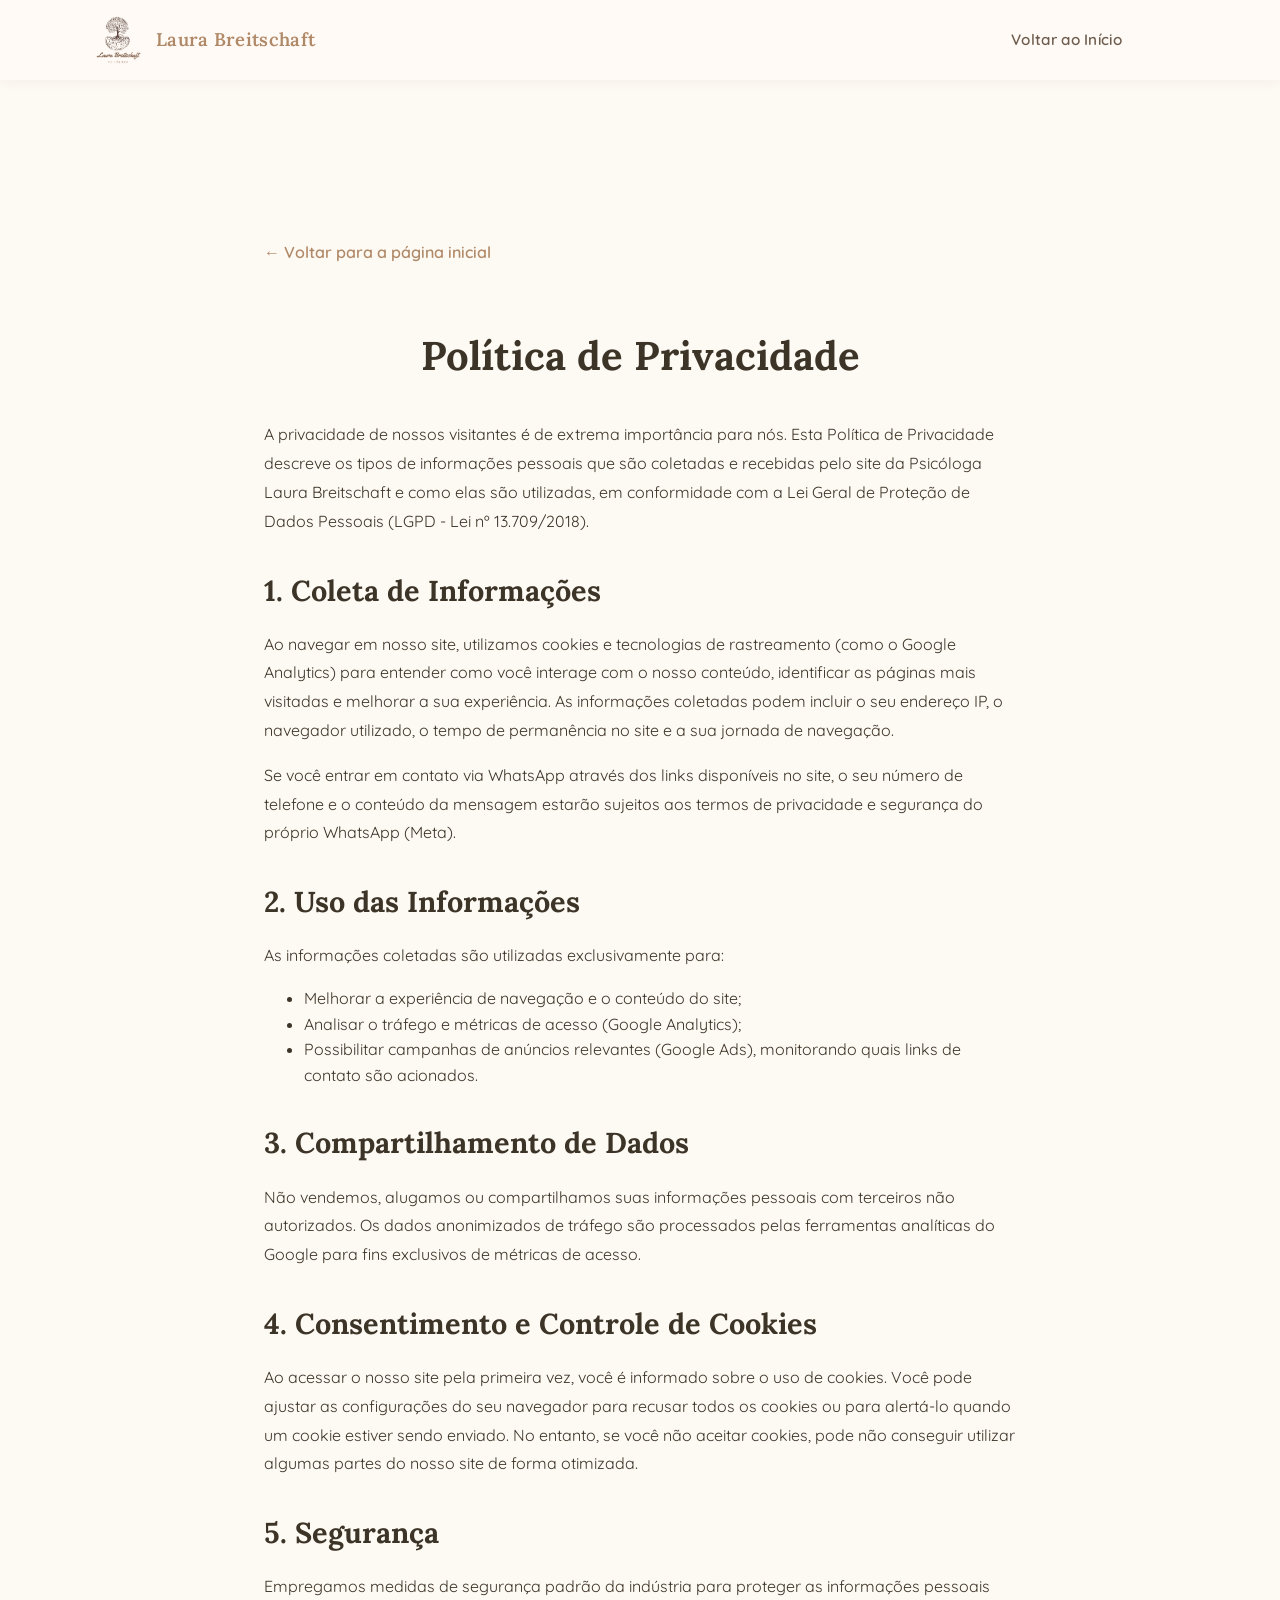
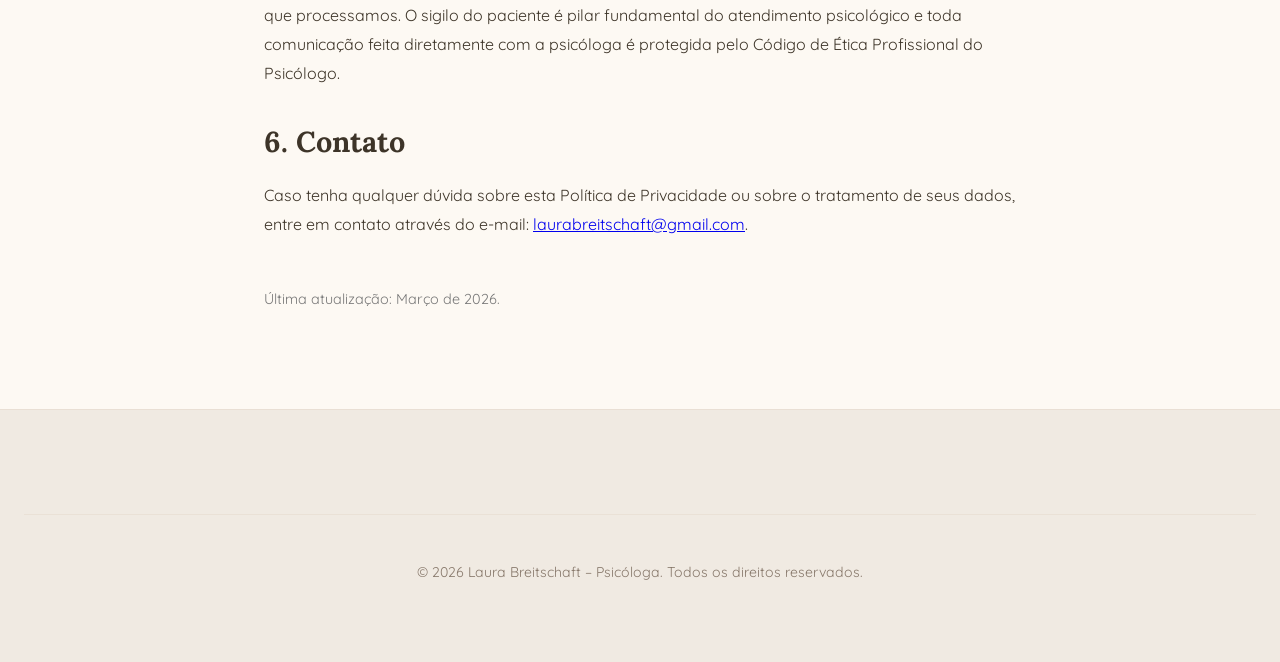
==== politica-privacidade.html @ 82645c07 "Add files via upload" ====
<!DOCTYPE html>
<html lang="pt-BR">

<head>
    <meta charset="UTF-8" />
    <meta name="viewport" content="width=device-width, initial-scale=1.0" />
    <link
        href="https://fonts.googleapis.com/css2?family=Lora:ital,wght@0,400;0,500;0,600;0,700;1,400;1,500&family=Quicksand:wght@400;500;600;700&display=swap"
        rel="stylesheet">
    <link href="style.css" rel="stylesheet">
    <title>Política de Privacidade — Laura Breitschaft</title>
    <style>
        .privacy-page {
            padding: 10rem 1.5rem 5rem;
            max-width: 800px;
            margin: 0 auto;
        }
        .privacy-page h1 {
            font-family: var(--fonte-titulo);
            color: var(--cor-primaria);
            margin-bottom: 2rem;
            text-align: center;
            font-size: 2.5rem;
        }
        .privacy-page h2 {
            font-family: var(--fonte-titulo);
            color: var(--cor-secundaria);
            margin-top: 2rem;
            margin-bottom: 1rem;
            font-size: 1.8rem;
        }
        .privacy-page p {
            margin-bottom: 1rem;
            line-height: 1.8;
            color: var(--cor-texto);
        }
        .back-link {
            display: inline-block;
            margin-bottom: 2rem;
            color: var(--cor-destaque);
            text-decoration: none;
            font-weight: 600;
        }
        .back-link:hover {
            text-decoration: underline;
        }
    </style>
</head>

<body>
    <header id="main-header" style="background: rgba(255, 250, 245, 0.95);">
        <nav class="navbar">
            <a href="index.html" class="logo">
                <img src="img/logo-rodape.png" alt="Logo Laura Breitschaft">
                <span>Laura Breitschaft</span>
            </a>
            <ul class="nav-links">
                <li><a href="index.html">Voltar ao Início</a></li>
            </ul>
        </nav>
    </header>

    <main class="privacy-page">
        <a href="index.html" class="back-link">← Voltar para a página inicial</a>
        
        <h1>Política de Privacidade</h1>
        <p>A privacidade de nossos visitantes é de extrema importância para nós. Esta Política de Privacidade descreve os tipos de informações pessoais que são coletadas e recebidas pelo site da Psicóloga Laura Breitschaft e como elas são utilizadas, em conformidade com a Lei Geral de Proteção de Dados Pessoais (LGPD - Lei nº 13.709/2018).</p>

        <h2>1. Coleta de Informações</h2>
        <p>Ao navegar em nosso site, utilizamos cookies e tecnologias de rastreamento (como o Google Analytics) para entender como você interage com o nosso conteúdo, identificar as páginas mais visitadas e melhorar a sua experiência. As informações coletadas podem incluir o seu endereço IP, o navegador utilizado, o tempo de permanência no site e a sua jornada de navegação.</p>
        <p>Se você entrar em contato via WhatsApp através dos links disponíveis no site, o seu número de telefone e o conteúdo da mensagem estarão sujeitos aos termos de privacidade e segurança do próprio WhatsApp (Meta).</p>

        <h2>2. Uso das Informações</h2>
        <p>As informações coletadas são utilizadas exclusivamente para:</p>
        <ul>
            <li>Melhorar a experiência de navegação e o conteúdo do site;</li>
            <li>Analisar o tráfego e métricas de acesso (Google Analytics);</li>
            <li>Possibilitar campanhas de anúncios relevantes (Google Ads), monitorando quais links de contato são acionados.</li>
        </ul>

        <h2>3. Compartilhamento de Dados</h2>
        <p>Não vendemos, alugamos ou compartilhamos suas informações pessoais com terceiros não autorizados. Os dados anonimizados de tráfego são processados pelas ferramentas analíticas do Google para fins exclusivos de métricas de acesso.</p>

        <h2>4. Consentimento e Controle de Cookies</h2>
        <p>Ao acessar o nosso site pela primeira vez, você é informado sobre o uso de cookies. Você pode ajustar as configurações do seu navegador para recusar todos os cookies ou para alertá-lo quando um cookie estiver sendo enviado. No entanto, se você não aceitar cookies, pode não conseguir utilizar algumas partes do nosso site de forma otimizada.</p>

        <h2>5. Segurança</h2>
        <p>Empregamos medidas de segurança padrão da indústria para proteger as informações pessoais que processamos. O sigilo do paciente é pilar fundamental do atendimento psicológico e toda comunicação feita diretamente com a psicóloga é protegida pelo Código de Ética Profissional do Psicólogo.</p>

        <h2>6. Contato</h2>
        <p>Caso tenha qualquer dúvida sobre esta Política de Privacidade ou sobre o tratamento de seus dados, entre em contato através do e-mail: <a href="mailto:laurabreitschaft@gmail.com">laurabreitschaft@gmail.com</a>.</p>
        
        <p style="margin-top: 3rem; font-size: 0.9em; color: #777;">Última atualização: Março de 2026.</p>
    </main>

    <footer>
        <div class="footer-copy">
            <p>&copy; 2026 Laura Breitschaft – Psicóloga. Todos os direitos reservados.</p>
        </div>
    </footer>
</body>
</html>
---- style.css ----
/* ============================================================
   Laura Breitschaft — Psicóloga | Design System
   ============================================================ */

:root {
    /* Paleta Principal */
    --cor-fundo: #fdf9f3;
    --cor-fundo-claro: #fffaf4;
    --cor-texto-principal: #3d3428;
    --cor-texto-secundario: #6d5c4d;
    --cor-destaque: #b08968;
    --cor-destaque-hover: #c9a27c;
    --cor-destaque-suave: #dfc8ad;
    --cor-borda: #e9dfd4;
    --cor-card: rgba(255, 255, 255, 0.72);
    --cor-card-hover: rgba(255, 255, 255, 0.92);

    /* Gradientes */
    --gradiente-hero: linear-gradient(135deg, rgba(253, 249, 243, 0.92) 0%, rgba(255, 250, 244, 0.7) 100%);
    --gradiente-cta: linear-gradient(135deg, #b08968, #c9a27c, #b08968);
    --gradiente-section: linear-gradient(180deg, var(--cor-fundo) 0%, var(--cor-fundo-claro) 100%);
    --gradiente-card-borda: linear-gradient(135deg, var(--cor-destaque-suave), transparent 60%);

    /* Tipografia */
    --fonte-titulo: 'Lora', 'Georgia', serif;
    --fonte-corpo: 'Quicksand', 'Segoe UI', sans-serif;

    /* Sombras */
    --sombra-sutil: 0 2px 16px rgba(107, 83, 58, 0.06);
    --sombra-card: 0 8px 32px rgba(107, 83, 58, 0.08);
    --sombra-card-hover: 0 16px 48px rgba(107, 83, 58, 0.14);
    --sombra-botao: 0 4px 20px rgba(176, 137, 104, 0.3);
    --sombra-botao-hover: 0 8px 32px rgba(176, 137, 104, 0.45);

    /* Transições */
    --transicao-suave: all 0.4s cubic-bezier(0.25, 0.46, 0.45, 0.94);
    --transicao-rapida: all 0.25s ease;
}

/* ============================================================
   Reset & Base
   ============================================================ */

html {
    scroll-behavior: smooth;
}

body {
    margin: 0;
    font-family: var(--fonte-corpo);
    background-color: var(--cor-fundo);
    color: var(--cor-texto-principal);
    width: 100%;
    box-sizing: border-box;
    -webkit-font-smoothing: antialiased;
    -moz-osx-font-smoothing: grayscale;
    line-height: 1.6;
}

body.no-scroll {
    overflow: hidden;
}

* {
    box-sizing: inherit;
}

main {
    display: block;
}

/* ============================================================
   Navbar
   ============================================================ */

header {
    background-color: rgba(253, 249, 243, 0.92);
    backdrop-filter: blur(12px);
    -webkit-backdrop-filter: blur(12px);
    box-shadow: 0 1px 12px rgba(107, 83, 58, 0.06);
    position: sticky;
    top: 0;
    z-index: 1000;
    width: 100%;
    transition: padding 0.35s ease, box-shadow 0.35s ease;
}

header.scrolled {
    box-shadow: 0 2px 20px rgba(107, 83, 58, 0.1);
}

.navbar {
    max-width: 1140px;
    margin: auto;
    padding: 1rem 1.5rem;
    display: flex;
    align-items: center;
    justify-content: space-between;
    transition: padding 0.35s ease;
}

header.scrolled .navbar {
    padding: 0.6rem 1.5rem;
}

.logo {
    display: flex;
    align-items: center;
    gap: 14px;
    text-decoration: none;
    z-index: 1100;
}

.logo img {
    height: 42px;
    width: auto;
    transition: height 0.35s ease;
}

header.scrolled .logo img {
    height: 34px;
}

.logo span {
    font-family: var(--fonte-titulo);
    font-size: 1.05rem;
    font-weight: 600;
    color: var(--cor-destaque);
    letter-spacing: 0.3px;
}

.menu-hamburger {
    display: flex;
    flex-direction: column;
    justify-content: space-around;
    width: 2rem;
    height: 2rem;
    background: transparent;
    border: none;
    cursor: pointer;
    padding: 0;
    z-index: 1100;
}

.menu-hamburger span {
    width: 2rem;
    height: 2.5px;
    background: var(--cor-texto-principal);
    border-radius: 10px;
    transition: all 0.3s ease;
    position: relative;
    transform-origin: 1px;
}

.menu-hamburger.active span:nth-child(1) {
    transform: rotate(45deg);
}
.menu-hamburger.active span:nth-child(2) {
    opacity: 0;
    transform: translateX(20px);
}
.menu-hamburger.active span:nth-child(3) {
    transform: rotate(-45deg);
}

.nav-links {
    list-style: none;
    padding: 2rem 0;
    margin: 0;
    position: absolute;
    top: 100%;
    left: 0;
    width: 100%;
    background-color: rgba(253, 249, 243, 0.98);
    backdrop-filter: blur(12px);
    box-shadow: 0 12px 32px rgba(107, 83, 58, 0.1);
    border-top: 1px solid var(--cor-borda);
    display: flex;
    flex-direction: column;
    align-items: center;
    gap: 1.8rem;
    opacity: 0;
    visibility: hidden;
    transform: translateY(-15px);
    transition: opacity 0.3s ease, transform 0.3s ease, visibility 0s 0.3s;
    z-index: 1000;
}

.nav-links.active {
    opacity: 1;
    visibility: visible;
    transform: translateY(0);
    transition: opacity 0.3s ease, transform 0.3s ease, visibility 0s 0s;
}

.nav-links a {
    text-decoration: none;
    color: var(--cor-texto-secundario);
    font-weight: 600;
    font-size: 1.15rem;
    transition: color 0.3s ease;
    letter-spacing: 0.3px;
}

.nav-links a:hover {
    color: var(--cor-destaque);
}

/* ============================================================
   CTA Button (WhatsApp)
   ============================================================ */

.btn-whatsapp {
    display: inline-block;
    background: var(--gradiente-cta);
    background-size: 200% 100%;
    color: white !important;
    padding: 1rem 2.4rem;
    border-radius: 50px;
    text-decoration: none;
    font-weight: 700;
    font-size: 1rem;
    letter-spacing: 0.5px;
    transition: var(--transicao-suave);
    box-shadow: var(--sombra-botao);
    border: none;
    cursor: pointer;
    position: relative;
    overflow: hidden;
}

.btn-whatsapp::before {
    content: '';
    position: absolute;
    top: 0;
    left: -100%;
    width: 100%;
    height: 100%;
    background: linear-gradient(
        90deg,
        transparent,
        rgba(255, 255, 255, 0.25),
        transparent
    );
    transition: left 0.6s ease;
}

.btn-whatsapp:hover {
    background-position: 100% 0;
    transform: translateY(-3px);
    box-shadow: var(--sombra-botao-hover);
}

.btn-whatsapp:hover::before {
    left: 100%;
}

/* ============================================================
   Hero Section
   ============================================================ */

.hero {
    display: flex;
    flex-direction: column;
    align-items: center;
    justify-content: center;
    text-align: center;
    min-height: 95vh;
    padding: 3rem 1.5rem;
    background-color: var(--cor-fundo-claro);
    overflow: hidden;
    position: relative;
}

.hero-image-container {
    position: relative;
    width: 280px;
    height: 320px;
    margin-bottom: 2.5rem;
    display: flex;
    justify-content: center;
    align-items: center;
}

.hero-image-container::after {
    content: '';
    position: absolute;
    right: -50px;
    top: 20px;
    width: 2px;
    height: 350px;
    background: linear-gradient(180deg, var(--cor-destaque), var(--cor-destaque-suave));
    transform: rotate(35deg);
    z-index: 1;
    opacity: 0.6;
}

.hero-image-background {
    position: absolute;
    top: 0;
    margin-left: -300px;
    border-radius: 15%;
    width: 100%;
    height: 100%;
}

.hero-image-background img {
    width: auto;
    height: 100%;
    object-fit: contain;
    opacity: 0.75;
    border-radius: 15%;
}

.hero-image-foreground {
    position: relative;
    z-index: 2;
    width: 300px;
    height: 280px;
}

.hero-image-foreground img {
    width: 100%;
    height: 100%;
    object-fit: cover;
}

.hero-content {
    max-width: 95%;
    position: relative;
    z-index: 3;
}

.hero-content h1 {
    font-family: var(--fonte-titulo);
    font-size: 2rem;
    font-weight: 700;
    line-height: 1.3;
    color: var(--cor-texto-principal);
    margin-bottom: 1.2rem;
}

.hero-content p {
    font-size: 1.05rem;
    color: var(--cor-texto-secundario);
    line-height: 1.7;
    margin-bottom: 2.2rem;
    max-width: 520px;
    margin-left: auto;
    margin-right: auto;
}

/* ============================================================
   Section Shared Styles
   ============================================================ */

.servicos-container,
.sobre-section,
.contato-section,
.faq-section,
.jornada-section,
.instagram-section,
.ajuda-section,
.abordagem-section,
.beneficios-section,
.mensagem-section {
    padding: 3.5rem 1.5rem;
}

.section-header {
    text-align: center;
    margin-bottom: 3.5rem;
}

.section-headline,
.section-header h2,
.contato-section h2,
.sobre-texto h2 {
    font-family: var(--fonte-titulo);
    font-size: 2rem;
    font-weight: 700;
    color: var(--cor-destaque);
    margin: 0.5rem 0;
    text-align: center;
    line-height: 1.3;
}

.section-subtitle {
    font-size: 1.08rem;
    color: var(--cor-texto-secundario);
    max-width: 680px;
    margin: 0.8rem auto 0;
    line-height: 1.7;
}

.jornada-pre-titulo {
    color: var(--cor-destaque);
    font-size: 0.85rem;
    font-weight: 700;
    letter-spacing: 2.5px;
    text-transform: uppercase;
    margin-bottom: 0.5rem;
    opacity: 0.85;
}

/* ============================================================
   Como Posso Ajudar — Cards Grid
   ============================================================ */

.ajuda-grid,
.servicos-grid,
.jornada-grid {
    display: grid;
    grid-template-columns: 1fr;
    gap: 1.5rem;
    max-width: 1140px;
    margin: 0 auto;
}

.ajuda-card,
.servico-card,
.jornada-card {
    background: var(--cor-card);
    backdrop-filter: blur(8px);
    -webkit-backdrop-filter: blur(8px);
    padding: 2.2rem;
    border-radius: 16px;
    text-align: center;
    transition: var(--transicao-suave);
    box-shadow: var(--sombra-card);
    border: 1px solid rgba(233, 223, 212, 0.5);
    position: relative;
    overflow: hidden;
}

.ajuda-card::before,
.servico-card::before {
    content: '';
    position: absolute;
    top: 0;
    left: 0;
    width: 100%;
    height: 3px;
    background: var(--gradiente-cta);
    opacity: 0;
    transition: opacity 0.4s ease;
}

.ajuda-card:hover::before,
.servico-card:hover::before {
    opacity: 1;
}

.ajuda-card:hover,
.servico-card:hover,
.jornada-card:hover {
    transform: translateY(-6px);
    box-shadow: var(--sombra-card-hover);
    background: var(--cor-card-hover);
}

.card-icon {
    color: var(--cor-destaque);
    margin-bottom: 1rem;
    display: inline-flex;
    align-items: center;
    justify-content: center;
    width: 56px;
    height: 56px;
    border-radius: 14px;
    background: linear-gradient(135deg, rgba(176, 137, 104, 0.1), rgba(176, 137, 104, 0.05));
    transition: var(--transicao-suave);
}

.ajuda-card:hover .card-icon,
.servico-card:hover .card-icon {
    background: linear-gradient(135deg, rgba(176, 137, 104, 0.18), rgba(176, 137, 104, 0.08));
    transform: scale(1.08);
}

.card-icon svg {
    width: 28px;
    height: 28px;
}

.ajuda-card h3,
.servico-card h3,
.jornada-card h3 {
    font-family: var(--fonte-titulo);
    font-size: 1.2rem;
    font-weight: 600;
    margin-top: 1rem;
    margin-bottom: 0.6rem;
    color: var(--cor-texto-principal);
}

.servico-card h3 {
    font-size: 1.35rem;
}

.ajuda-card p,
.servico-card p,
.jornada-card p {
    font-size: 0.95rem;
    line-height: 1.7;
    margin-bottom: 0;
    color: var(--cor-texto-secundario);
}

/* ============================================================
   Sobre Section
   ============================================================ */

.sobre-section {
    background-color: var(--cor-fundo-claro);
    background-image: radial-gradient(circle at 50% -20%, #ffffff, var(--cor-fundo-claro) 40%);
    background-size: 100% 0%;
    background-repeat: no-repeat;
    transition: background-size 1.2s cubic-bezier(0.25, 0.46, 0.45, 0.94);
}

.sobre-section.is-visible {
    background-size: 100% 250%;
}

.sobre-container {
    max-width: 1140px;
    margin: 0 auto;
    display: flex;
    flex-direction: column;
    align-items: center;
    text-align: center;
    gap: 2.5rem;
}

.sobre-imagem {
    display: flex;
    flex-direction: column;
    align-items: center;
}

.sobre-imagem figure {
    margin: 0;
}

.sobre-imagem img {
    width: 280px;
    height: 280px;
    border-radius: 50%;
    object-fit: cover;
    border: 5px solid #fff;
    box-shadow: 0 8px 32px rgba(107, 83, 58, 0.12);
    transition: var(--transicao-suave);
}

.sobre-imagem img:hover {
    transform: scale(1.03);
    box-shadow: 0 12px 40px rgba(107, 83, 58, 0.18);
}

.sobre-imagem figcaption {
    text-align: center;
    font-family: var(--fonte-titulo);
    font-style: italic;
    margin-top: 1.5rem;
    font-size: 0.95rem;
    color: var(--cor-texto-secundario);
    line-height: 1.5;
}

.sobre-texto h2 {
    font-family: var(--fonte-titulo);
}

.sobre-texto p {
    text-align: center;
    line-height: 1.8;
    margin-bottom: 0.8rem;
}

.sobre-formacao {
    margin: 2rem 0;
    padding: 1.5rem;
    background: rgba(176, 137, 104, 0.05);
    border-radius: 16px;
    border-left: 4px solid var(--cor-destaque);
    text-align: left;
}

.sobre-formacao h3 {
    font-family: var(--fonte-titulo);
    color: var(--cor-primaria);
    font-size: 1.3rem;
    margin-bottom: 1rem;
}

.sobre-formacao ul {
    list-style: none;
    padding: 0;
    margin: 0;
}

.sobre-formacao ul li {
    position: relative;
    padding-left: 1.5rem;
    margin-bottom: 0.8rem;
    line-height: 1.5;
    color: var(--cor-texto-secundario);
    font-size: 0.95rem;
}

.sobre-formacao ul li::before {
    content: "•";
    color: var(--cor-destaque);
    position: absolute;
    left: 0;
    font-weight: bold;
    font-size: 1.2rem;
    top: -2px;
}

.sobre-formacao ul li strong {
    color: var(--cor-secundaria);
}

.sobre-crp {
    display: inline-block;
    margin-top: 0.5rem;
    padding: 0.4rem 1rem;
    background: linear-gradient(135deg, rgba(176, 137, 104, 0.12), rgba(176, 137, 104, 0.05));
    border-radius: 20px;
    font-size: 0.88rem;
    font-weight: 600;
    color: var(--cor-destaque);
    letter-spacing: 0.5px;
}

/* Instagram Box (na seção Sobre) */
.instagram-box {
    background: var(--cor-card);
    backdrop-filter: blur(8px);
    border: 1px solid var(--cor-borda);
    border-radius: 12px;
    padding: 1.5rem;
    margin-top: 2rem;
    display: flex;
    flex-direction: column;
    align-items: center;
    gap: 1rem;
    text-align: center;
    transition: var(--transicao-suave);
}

.instagram-box:hover {
    box-shadow: var(--sombra-card);
    transform: translateY(-2px);
}

.instagram-icon {
    color: var(--cor-destaque);
}

.instagram-content strong {
    display: block;
    font-size: 1.1rem;
}

.instagram-content span {
    font-size: 0.9rem;
    color: var(--cor-texto-secundario);
}

.instagram-button {
    background: var(--gradiente-cta);
    background-size: 200% 100%;
    color: white !important;
    padding: 0.6rem 1.4rem;
    border-radius: 8px;
    text-decoration: none;
    font-weight: 600;
    font-size: 0.9rem;
    white-space: nowrap;
    transition: var(--transicao-suave);
}

.instagram-button:hover {
    background-position: 100% 0;
    transform: translateY(-2px);
}

/* ============================================================
   Atendimento Section
   ============================================================ */

#atendimento {
    background: var(--gradiente-section);
}

/* ============================================================
   Jornada Terapêutica
   ============================================================ */

.jornada-card {
    border-top: none;
    padding: 2.5rem;
    border-left: 4px solid var(--cor-destaque);
    text-align: left;
}

.jornada-card h3 {
    text-align: left;
}

.jornada-card p {
    text-align: left;
}

.jornada-numero {
    font-family: var(--fonte-titulo);
    font-size: 2.8rem;
    font-weight: 700;
    color: var(--cor-destaque);
    margin-bottom: 0.8rem;
    opacity: 0.7;
    line-height: 1;
}

.atendimento-online-box {
    max-width: 800px;
    margin: 4rem auto 0 auto;
    background: var(--cor-card);
    backdrop-filter: blur(8px);
    border: 1px solid var(--cor-borda);
    border-radius: 12px;
    padding: 2.2rem;
    text-align: center;
    box-shadow: var(--sombra-card);
    transition: var(--transicao-suave);
}

.atendimento-online-box:hover {
    transform: translateY(-3px);
    box-shadow: var(--sombra-card-hover);
}

.atendimento-online-box h4 {
    font-family: var(--fonte-titulo);
    font-size: 1.3rem;
    font-weight: 600;
    margin-bottom: 0.6rem;
    color: var(--cor-texto-principal);
}

.atendimento-online-box p {
    margin-bottom: 0;
    color: var(--cor-texto-secundario);
    line-height: 1.7;
}

/* ============================================================
   Abordagem Fenomenológica Section
   ============================================================ */

.abordagem-section {
    background: var(--gradiente-section);
    text-align: center;
}

.abordagem-content {
    max-width: 860px;
    margin: 0 auto;
    display: flex;
    flex-direction: column;
    gap: 2.5rem;
}

.abordagem-texto {
    background: var(--cor-card);
    backdrop-filter: blur(8px);
    -webkit-backdrop-filter: blur(8px);
    padding: 2.5rem;
    border-radius: 16px;
    box-shadow: var(--sombra-card);
    border: 1px solid rgba(233, 223, 212, 0.5);
    text-align: left;
    transition: var(--transicao-suave);
}

.abordagem-texto:hover {
    transform: translateY(-3px);
    box-shadow: var(--sombra-card-hover);
}

.abordagem-texto h3 {
    font-family: var(--fonte-titulo);
    font-size: 1.3rem;
    color: var(--cor-texto-principal);
    margin-top: 0;
    margin-bottom: 1rem;
}

.abordagem-texto p {
    color: var(--cor-texto-secundario);
    line-height: 1.8;
    margin-bottom: 0.8rem;
}

.abordagem-texto p:last-child {
    margin-bottom: 0;
}

.abordagem-citacao {
    font-family: var(--fonte-titulo);
    font-style: italic;
    text-align: center;
    font-size: 1.15rem;
    color: var(--cor-destaque);
    padding: 1.5rem 2rem;
    border-left: 3px solid var(--cor-destaque);
    background: rgba(176, 137, 104, 0.05);
    border-radius: 0 12px 12px 0;
    margin: 1.5rem 0;
    line-height: 1.6;
}

.abordagem-citacao cite {
    display: block;
    margin-top: 0.6rem;
    font-size: 0.9rem;
    font-style: normal;
    color: var(--cor-texto-secundario);
    opacity: 0.8;
}

/* ============================================================
   Benefícios da Terapia Section
   ============================================================ */

.beneficios-section {
    background: var(--cor-fundo-claro);
    text-align: center;
}

.beneficios-grid {
    display: grid;
    grid-template-columns: 1fr;
    gap: 1.5rem;
    max-width: 1140px;
    margin: 0 auto;
}

.beneficio-card {
    background: var(--cor-card);
    backdrop-filter: blur(8px);
    -webkit-backdrop-filter: blur(8px);
    padding: 2rem;
    border-radius: 16px;
    text-align: center;
    box-shadow: var(--sombra-card);
    border: 1px solid rgba(233, 223, 212, 0.5);
    transition: var(--transicao-suave);
    position: relative;
    overflow: hidden;
}

.beneficio-card::before {
    content: '';
    position: absolute;
    top: 0;
    left: 0;
    width: 100%;
    height: 3px;
    background: var(--gradiente-cta);
    opacity: 0;
    transition: opacity 0.4s ease;
}

.beneficio-card:hover::before {
    opacity: 1;
}

.beneficio-card:hover {
    transform: translateY(-5px);
    box-shadow: var(--sombra-card-hover);
}

.beneficio-card .card-icon {
    margin-bottom: 1rem;
}

.beneficio-card h3 {
    font-family: var(--fonte-titulo);
    font-size: 1.15rem;
    margin-top: 0.8rem;
    margin-bottom: 0.5rem;
    color: var(--cor-texto-principal);
}

.beneficio-card p {
    font-size: 0.95rem;
    line-height: 1.7;
    color: var(--cor-texto-secundario);
    margin-bottom: 0;
}

/* ============================================================
   Mensagem Pessoal Section
   ============================================================ */

.mensagem-section {
    background: var(--cor-fundo);
    text-align: center;
    position: relative;
}

.mensagem-card {
    max-width: 760px;
    margin: 0 auto;
    background: var(--cor-card);
    backdrop-filter: blur(8px);
    -webkit-backdrop-filter: blur(8px);
    padding: 3rem 2.5rem;
    border-radius: 20px;
    box-shadow: var(--sombra-card);
    border: 1px solid rgba(233, 223, 212, 0.5);
    position: relative;
    transition: var(--transicao-suave);
}

.mensagem-card:hover {
    transform: translateY(-3px);
    box-shadow: var(--sombra-card-hover);
}

.mensagem-card .mensagem-aspas {
    font-family: var(--fonte-titulo);
    font-size: 5rem;
    color: var(--cor-destaque);
    opacity: 0.15;
    line-height: 1;
    position: absolute;
    top: 10px;
    left: 28px;
}

.mensagem-card p {
    font-size: 1.05rem;
    line-height: 1.9;
    color: var(--cor-texto-secundario);
    text-align: left;
    margin-bottom: 1rem;
    position: relative;
    z-index: 1;
}

.mensagem-card p:last-of-type {
    margin-bottom: 0;
}

.mensagem-assinatura {
    margin-top: 1.8rem;
    text-align: right;
    font-family: var(--fonte-titulo);
    font-style: italic;
    font-size: 1.15rem;
    color: var(--cor-destaque);
}

/* ============================================================
   Instagram Feed Section
   ============================================================ */

.instagram-section {
    background-color: var(--cor-fundo-claro);
    padding: 5rem 1.5rem;
    text-align: center;
}

.instagram-grid {
    display: grid;
    grid-template-columns: repeat(auto-fit, minmax(200px, 1fr));
    gap: 1.2rem;
    max-width: 1140px;
    margin: 3rem auto;
}

.instagram-post {
    position: relative;
    display: block;
    overflow: hidden;
    border-radius: 12px;
    box-shadow: var(--sombra-sutil);
    aspect-ratio: 1 / 1;
    transition: var(--transicao-suave);
}

.instagram-post:hover {
    transform: translateY(-4px);
    box-shadow: var(--sombra-card);
}

.instagram-post img {
    width: 100%;
    height: 100%;
    object-fit: cover;
    transition: transform 0.5s cubic-bezier(0.25, 0.46, 0.45, 0.94);
}

.instagram-post:hover img {
    transform: scale(1.08);
}

.instagram-overlay {
    position: absolute;
    top: 0;
    left: 0;
    width: 100%;
    height: 100%;
    background: linear-gradient(135deg, rgba(176, 137, 104, 0.65), rgba(61, 52, 40, 0.5));
    display: flex;
    justify-content: center;
    align-items: center;
    opacity: 0;
    transition: opacity 0.4s ease;
}

.instagram-post:hover .instagram-overlay {
    opacity: 1;
}

.instagram-button-center {
    margin-top: 2.5rem;
}

/* ============================================================
   FAQ Section
   ============================================================ */

#faq {
    background-color: var(--cor-fundo-claro);
}

.faq-container {
    max-width: 800px;
    margin: 2rem auto 0 auto;
}

.faq-item {
    border-bottom: 1px solid var(--cor-borda);
}

.faq-question {
    width: 100%;
    background: none;
    border: none;
    padding: 1.5rem 0;
    display: flex;
    justify-content: space-between;
    align-items: center;
    cursor: pointer;
    text-align: left;
    font-family: var(--fonte-corpo);
    transition: var(--transicao-rapida);
}

.faq-question:hover {
    padding-left: 0.5rem;
}

.faq-question span {
    font-size: 1.08rem;
    font-weight: 600;
    color: var(--cor-texto-principal);
    transition: color 0.3s ease;
}

.faq-question:hover span {
    color: var(--cor-destaque);
}

.faq-arrow {
    color: var(--cor-destaque);
    min-width: 24px;
    transition: transform 0.35s ease;
}

.faq-answer {
    max-height: 0;
    overflow: hidden;
    transition: max-height 0.4s ease-out, padding 0.4s ease;
}

.faq-answer p {
    padding: 0 1rem 1.5rem 0;
    color: var(--cor-texto-secundario);
    margin: 0;
    line-height: 1.8;
}

.faq-item.active .faq-arrow {
    transform: rotate(180deg);
}

/* ============================================================
   Contato (CTA Final)
   ============================================================ */

.contato-section {
    text-align: center;
    background: var(--cor-fundo);
    position: relative;
}

.contato-section::before {
    content: '';
    position: absolute;
    top: 0;
    left: 50%;
    transform: translateX(-50%);
    width: 80px;
    height: 3px;
    background: var(--gradiente-cta);
    border-radius: 2px;
}

.contato-section h2 {
    font-family: var(--fonte-titulo);
}

.contato-section p {
    line-height: 1.8;
    max-width: 560px;
    margin: 0 auto 2rem auto;
}

.contato-section .social-link {
    margin-top: 2rem;
}

.contato-section .social-link a {
    color: var(--cor-destaque);
    font-weight: 600;
    text-decoration: none;
    transition: var(--transicao-rapida);
}

.contato-section .social-link a:hover {
    color: var(--cor-destaque-hover);
}

/* ============================================================
   Footer
   ============================================================ */

footer {
    padding: 4rem 1.5rem;
    background-color: #f0eae2;
    color: var(--cor-texto-secundario);
    border-top: 1px solid var(--cor-borda);
    text-align: center;
}

.footer-container {
    max-width: 1140px;
    margin: 0 auto;
    display: flex;
    flex-direction: column;
    align-items: center;
    gap: 2.5rem;
}

.footer-logo {
    order: -1;
}

.footer-logo img {
    max-width: 140px;
    height: auto;
    opacity: 0.85;
    transition: opacity 0.3s ease;
}

.footer-logo img:hover {
    opacity: 1;
}

.footer-nome {
    font-family: var(--fonte-titulo);
    font-size: 1.2rem;
    font-weight: 600;
    color: var(--cor-texto-principal);
    margin: 0 0 0.5rem 0;
}

.footer-info {
    margin: 0.25rem 0;
    font-size: 0.95rem;
}

.footer-info a {
    color: var(--cor-texto-secundario);
    text-decoration: none;
    transition: color 0.3s;
}

.footer-info a:hover {
    color: var(--cor-destaque);
}

.footer-whatsapp {
    display: inline-flex;
    align-items: center;
    gap: 0.5rem;
    margin-top: 1rem;
    color: var(--cor-destaque);
    text-decoration: none;
    font-weight: 600;
    transition: var(--transicao-rapida);
}

.footer-whatsapp:hover {
    color: var(--cor-destaque-hover);
    transform: translateX(3px);
}

.footer-copy {
    text-align: center;
    margin-top: 2.5rem;
    padding-top: 2rem;
    border-top: 1px solid var(--cor-borda);
    font-size: 0.88rem;
    opacity: 0.8;
}

/* ============================================================
   WhatsApp Float
   ============================================================ */

.whatsapp-float {
    position: fixed;
    width: 58px;
    height: 58px;
    bottom: 24px;
    right: 24px;
    background-color: #25D366;
    color: #FFF;
    border-radius: 50%;
    box-shadow: 0 4px 16px rgba(37, 211, 102, 0.35);
    z-index: 999;
    display: flex;
    align-items: center;
    justify-content: center;
    transition: var(--transicao-suave);
    animation: pulse-whatsapp 2.5s infinite;
}

@keyframes pulse-whatsapp {
    0%, 100% {
        box-shadow: 0 4px 16px rgba(37, 211, 102, 0.35);
    }
    50% {
        box-shadow: 0 4px 24px rgba(37, 211, 102, 0.55);
    }
}

.whatsapp-float:hover {
    transform: scale(1.12);
    box-shadow: 0 6px 24px rgba(37, 211, 102, 0.5);
    animation: none;
}

.whatsapp-float svg {
    width: 30px;
    height: 30px;
}

/* ============================================================
   Back to Top
   ============================================================ */

#back-to-top-btn {
    position: fixed;
    bottom: 24px;
    left: 24px;
    width: 46px;
    height: 46px;
    background: var(--cor-destaque);
    color: white;
    border-radius: 50%;
    display: flex;
    align-items: center;
    justify-content: center;
    text-decoration: none;
    z-index: 998;
    opacity: 0;
    visibility: hidden;
    transform: translateY(15px);
    transition: var(--transicao-suave);
    box-shadow: var(--sombra-sutil);
}

#back-to-top-btn:hover {
    background: var(--cor-destaque-hover);
    transform: translateY(-2px);
    box-shadow: var(--sombra-card);
}

#back-to-top-btn.visible {
    opacity: 1;
    visibility: visible;
    transform: translateY(0);
}

/* ============================================================
   Cookie Banner & Privacy
   ============================================================ */
.cookie-banner {
    position: fixed;
    bottom: 0;
    left: 0;
    width: 100%;
    background-color: #fff;
    box-shadow: 0 -4px 20px rgba(0, 0, 0, 0.08);
    z-index: 10000;
    transform: translateY(100%);
    transition: transform 0.8s cubic-bezier(0.16, 1, 0.3, 1);
    border-top: 1px solid rgba(176, 137, 104, 0.15);
}

.cookie-banner.show {
    transform: translateY(0);
}

.cookie-content {
    max-width: 1200px;
    margin: 0 auto;
    padding: 1.5rem;
    display: flex;
    flex-direction: column;
    gap: 1rem;
    align-items: center;
    text-align: center;
}

.cookie-text p {
    font-size: 0.9rem;
    color: var(--cor-texto-secundario);
    margin: 0;
    line-height: 1.5;
}

.cookie-text a {
    color: var(--cor-destaque);
    font-weight: 600;
    text-decoration: underline;
}

.btn-cookie-aceitar {
    background: var(--gradiente-cta);
    color: white;
    border: none;
    padding: 0.8rem 2rem;
    border-radius: 50px;
    font-weight: 600;
    font-size: 0.95rem;
    cursor: pointer;
    box-shadow: var(--sombra-sutil);
    transition: var(--transicao-suave);
    white-space: nowrap;
}

.btn-cookie-aceitar:hover {
    transform: translateY(-2px);
    box-shadow: var(--sombra-card);
}

.privacy-link {
    color: inherit;
    text-decoration: underline;
}
.privacy-link:hover {
    color: var(--cor-destaque);
}

/* ============================================================
   Desktop Breakpoint (768px+)
   ============================================================ */

@media (min-width: 768px) {
    .section-headline,
    .section-header h2,
    .contato-section h2,
    .sobre-texto h2 {
        font-size: 2.5rem;
    }

    .hero {
        display: flex;
        flex-direction: row;
        justify-content: flex-start;
        text-align: left;
        min-height: 90vh;
        padding: 0;
        background: url('img/laura.png') no-repeat center center;
        background-size: cover;
        background-position: 70% 50%;
        background-attachment: fixed;
    }

    .hero::before {
        content: '';
        position: absolute;
        top: 0;
        left: 0;
        width: 55%;
        height: 100%;
        background: linear-gradient(90deg, rgba(253, 249, 243, 0.95) 60%, transparent 100%);
        z-index: 1;
    }

    .hero-image-container {
        display: none;
    }

    .hero-content {
        max-width: 560px;
        padding: 0 5%;
        z-index: 2;
    }

    .hero-content h1 {
        font-size: 2.6rem;
        color: var(--cor-texto-principal);
    }

    .hero-content p {
        font-size: 1.15rem;
        color: var(--cor-texto-secundario);
        margin-left: 0;
        max-width: 480px;
    }

    .ajuda-grid,
    .servicos-grid,
    .jornada-grid {
        grid-template-columns: repeat(3, 1fr);
    }

    .beneficios-grid {
        grid-template-columns: repeat(3, 1fr);
    }

    .cookie-content {
        flex-direction: row;
        text-align: left;
        justify-content: space-between;
    }

    .sobre-container {
        flex-direction: row;
        text-align: left;
        gap: 4rem;
    }

    .sobre-imagem {
        flex: 1;
        max-width: 450px;
    }

    .sobre-imagem img {
        width: 300px;
        height: 300px;
    }

    .sobre-texto {
        flex: 1.5;
        text-align: left;
    }

    .sobre-texto h2 {
        text-align: left;
    }

    .sobre-texto p {
        text-align: left;
    }

    .instagram-box {
        flex-direction: row;
        text-align: left;
        gap: 1.5rem;
    }

    .instagram-content {
        flex-grow: 1;
    }

    .footer-container {
        flex-direction: row;
        justify-content: space-between;
        align-items: center;
        text-align: left;
        gap: 2rem;
    }

    .footer-logo {
        order: 0;
        text-align: right;
    }

    .instagram-grid {
        grid-template-columns: repeat(4, 1fr);
    }
}

/* ============================================================
   Large Desktop (992px+)
   ============================================================ */

@media (min-width: 992px) {
    .menu-hamburger {
        display: none;
    }

    .nav-links {
        position: static;
        top: auto;
        left: auto;
        width: auto;
        height: auto;
        flex-direction: row;
        background-color: transparent;
        backdrop-filter: none;
        box-shadow: none;
        border-top: none;
        gap: 2.5rem;
        margin-left: auto;
        padding: 0;
        padding-right: 4rem;
        visibility: visible;
        opacity: 1;
        transform: none;
        z-index: auto;
    }

    .nav-links a {
        font-size: 0.95rem;
        padding-bottom: 6px;
        position: relative;
    }

    .nav-links a::after {
        content: '';
        position: absolute;
        width: 0;
        height: 2px;
        bottom: 0;
        left: 0;
        background: var(--gradiente-cta);
        transition: width 0.35s ease;
    }

    .nav-links a:hover::after {
        width: 100%;
    }

    .logo img {
        height: 48px;
    }

    .logo span {
        font-size: 1.15rem;
    }

    .hero-content h1 {
        font-size: 2.8rem;
    }
}

/* ============================================================
   Selection & Scrollbar
   ============================================================ */

::selection {
    background-color: rgba(176, 137, 104, 0.2);
    color: var(--cor-texto-principal);
}

::-webkit-scrollbar {
    width: 8px;
}

::-webkit-scrollbar-track {
    background: var(--cor-fundo);
}

::-webkit-scrollbar-thumb {
    background: var(--cor-destaque-suave);
    border-radius: 4px;
}

::-webkit-scrollbar-thumb:hover {
    background: var(--cor-destaque);
}
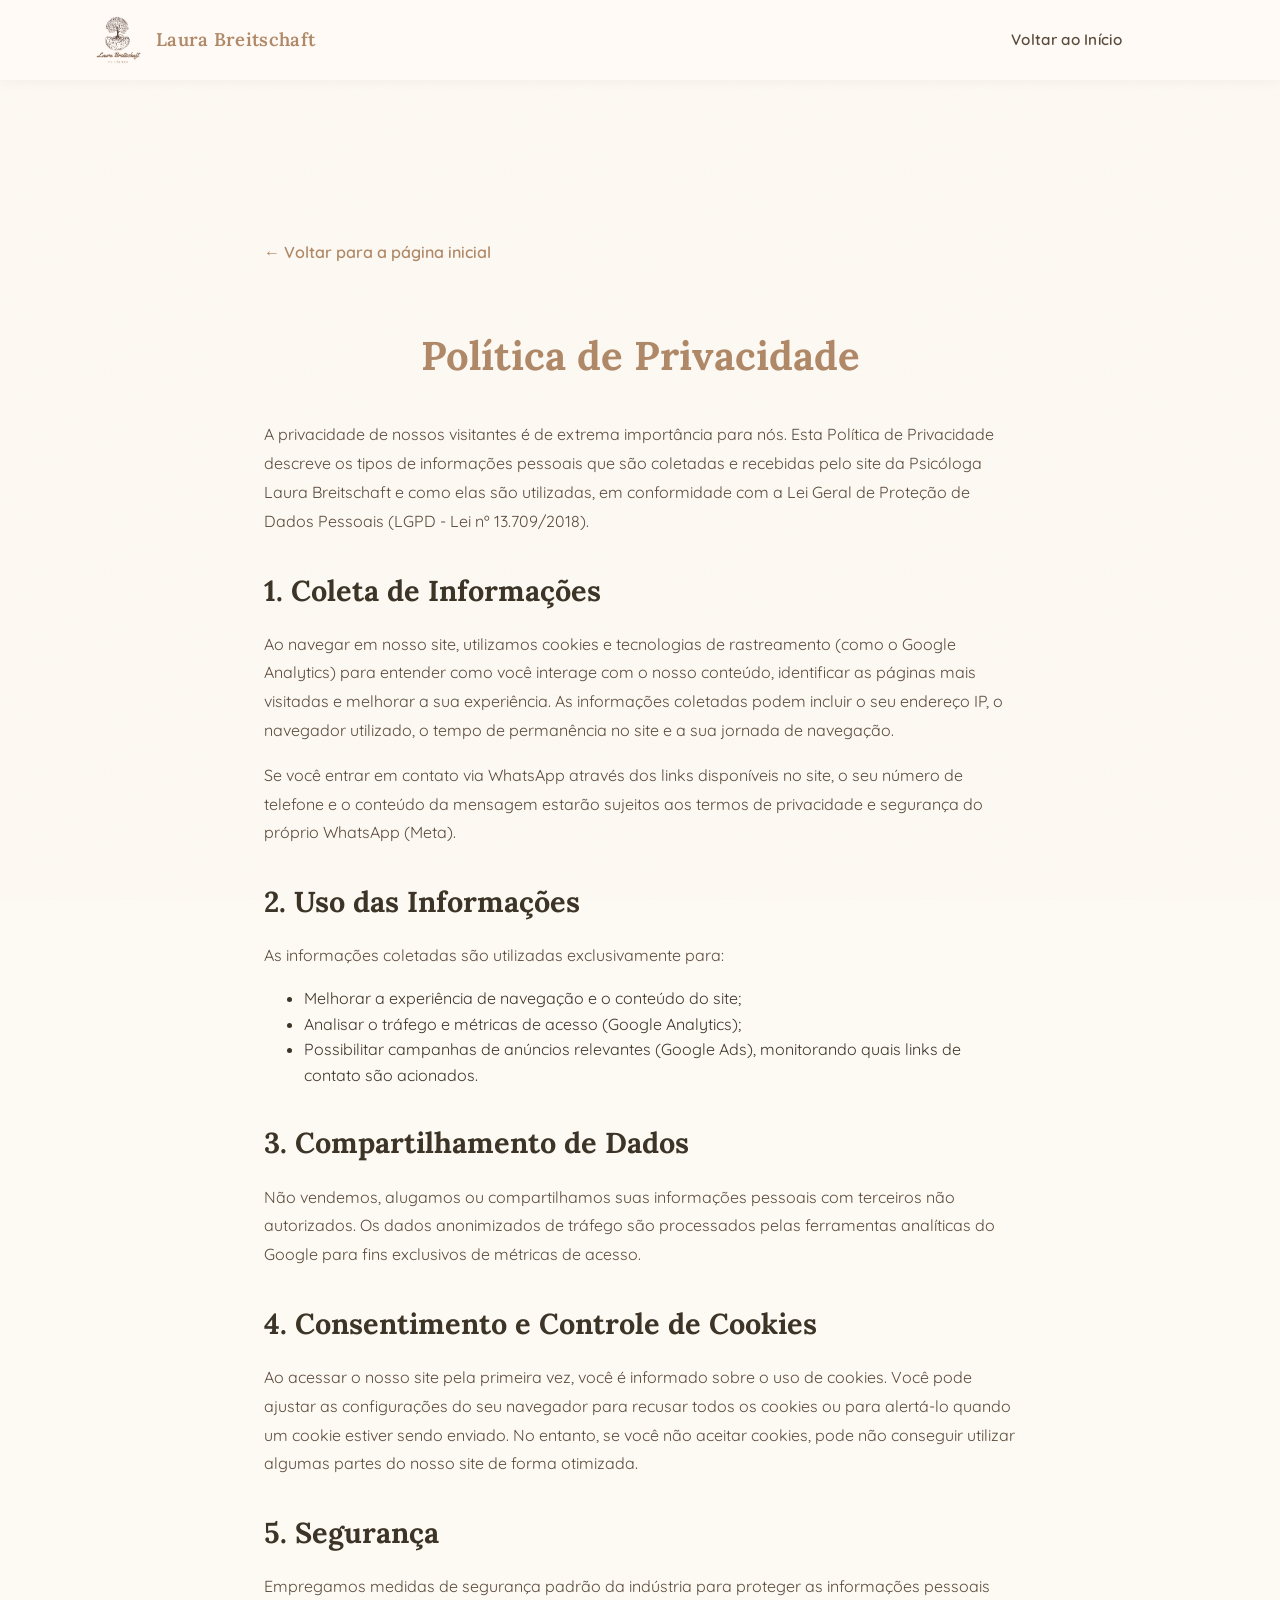
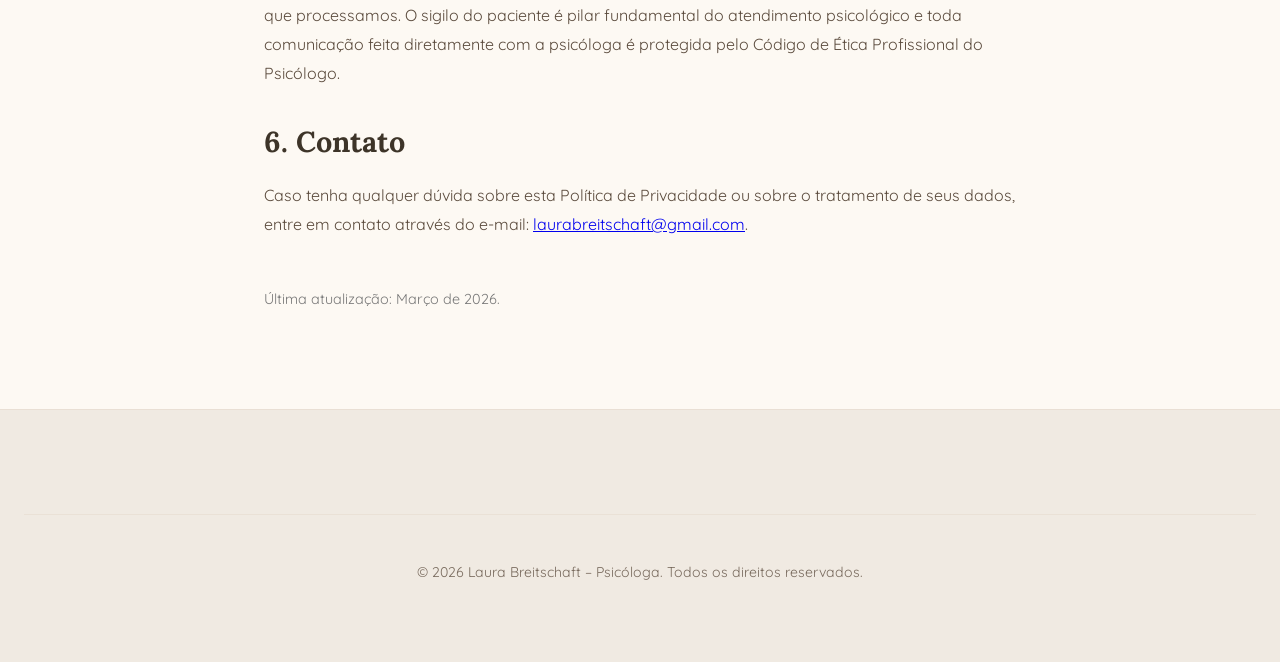
==== commit d962864c: "Add files via upload" ====
--- a/politica-privacidade.html
+++ b/politica-privacidade.html
@@ -17,14 +17,14 @@
         }
         .privacy-page h1 {
             font-family: var(--fonte-titulo);
-            color: var(--cor-primaria);
+            color: var(--cor-destaque);
             margin-bottom: 2rem;
             text-align: center;
             font-size: 2.5rem;
         }
         .privacy-page h2 {
             font-family: var(--fonte-titulo);
-            color: var(--cor-secundaria);
+            color: var(--cor-texto-principal);
             margin-top: 2rem;
             margin-bottom: 1rem;
             font-size: 1.8rem;
@@ -32,7 +32,7 @@
         .privacy-page p {
             margin-bottom: 1rem;
             line-height: 1.8;
-            color: var(--cor-texto);
+            color: var(--cor-texto-secundario);
         }
         .back-link {
             display: inline-block;
--- a/style.css
+++ b/style.css
@@ -6,14 +6,20 @@
     /* Paleta Principal */
     --cor-fundo: #fdf9f3;
     --cor-fundo-claro: #fffaf4;
+    --cor-fundo-intermediario: #f5ebe0;
     --cor-texto-principal: #3d3428;
-    --cor-texto-secundario: #6d5c4d;
+    --cor-texto-secundario: #5a4a3c;
     --cor-destaque: #b08968;
     --cor-destaque-hover: #c9a27c;
+    --cor-destaque-profundo: #9a7355;
     --cor-destaque-suave: #dfc8ad;
     --cor-borda: #e9dfd4;
     --cor-card: rgba(255, 255, 255, 0.72);
     --cor-card-hover: rgba(255, 255, 255, 0.92);
+
+    /* Ritmo de seções */
+    --padding-section: 5rem 1.5rem;
+    --padding-section-desktop: 6rem 1.5rem;
 
     /* Gradientes */
     --gradiente-hero: linear-gradient(135deg, rgba(253, 249, 243, 0.92) 0%, rgba(255, 250, 244, 0.7) 100%);
@@ -25,12 +31,22 @@
     --fonte-titulo: 'Lora', 'Georgia', serif;
     --fonte-corpo: 'Quicksand', 'Segoe UI', sans-serif;
 
-    /* Sombras */
-    --sombra-sutil: 0 2px 16px rgba(107, 83, 58, 0.06);
-    --sombra-card: 0 8px 32px rgba(107, 83, 58, 0.08);
-    --sombra-card-hover: 0 16px 48px rgba(107, 83, 58, 0.14);
-    --sombra-botao: 0 4px 20px rgba(176, 137, 104, 0.3);
-    --sombra-botao-hover: 0 8px 32px rgba(176, 137, 104, 0.45);
+    /* Type Scale (major-third ~1.25) */
+    --fs-hero: 2.6rem;
+    --fs-h1: 2rem;
+    --fs-h2: 1.3rem;
+    --fs-h3: 1.15rem;
+    --fs-body: 1rem;
+    --fs-small: 0.95rem;
+    --fs-caption: 0.88rem;
+    --fs-micro: 0.82rem;
+
+    /* Sombras (stacked — profundidade real) */
+    --sombra-sutil: 0 1px 3px rgba(107, 83, 58, 0.05), 0 2px 12px rgba(107, 83, 58, 0.04);
+    --sombra-card: 0 2px 4px rgba(107, 83, 58, 0.05), 0 8px 28px rgba(107, 83, 58, 0.08);
+    --sombra-card-hover: 0 4px 8px rgba(107, 83, 58, 0.08), 0 18px 48px rgba(107, 83, 58, 0.14);
+    --sombra-botao: 0 2px 8px rgba(176, 137, 104, 0.25), 0 6px 20px rgba(176, 137, 104, 0.3);
+    --sombra-botao-hover: 0 4px 12px rgba(176, 137, 104, 0.35), 0 10px 32px rgba(176, 137, 104, 0.45);
 
     /* Transições */
     --transicao-suave: all 0.4s cubic-bezier(0.25, 0.46, 0.45, 0.94);
@@ -61,12 +77,43 @@
     overflow: hidden;
 }
 
+body::before {
+    content: '';
+    position: fixed;
+    inset: 0;
+    pointer-events: none;
+    z-index: 0;
+    opacity: 0.028;
+    background-image: url("data:image/svg+xml,%3Csvg xmlns='http://www.w3.org/2000/svg' width='200' height='200'%3E%3Cfilter id='n'%3E%3CfeTurbulence type='fractalNoise' baseFrequency='0.85' numOctaves='3' /%3E%3C/filter%3E%3Crect width='200' height='200' filter='url(%23n)' /%3E%3C/svg%3E");
+    mix-blend-mode: multiply;
+}
+
 * {
     box-sizing: inherit;
 }
 
 main {
     display: block;
+}
+
+h3 {
+    font-size: var(--fs-h3);
+}
+
+/* Barra de progresso de leitura */
+.scroll-progress {
+    position: fixed;
+    top: 0;
+    left: 0;
+    width: 0%;
+    height: 3px;
+    background: var(--gradiente-cta);
+    z-index: 1100;
+    transition: width 0.1s linear;
+}
+
+section[id] {
+    scroll-margin-top: 5rem;
 }
 
 /* ============================================================
@@ -255,6 +302,29 @@
     left: 100%;
 }
 
+/* --- CTA Secundário (outline): para CTAs de menor urgência --- */
+.btn-whatsapp--secundario {
+    background: transparent;
+    color: var(--cor-destaque-profundo) !important;
+    border: 2px solid var(--cor-destaque);
+    box-shadow: none;
+}
+
+.btn-whatsapp--secundario::before {
+    background: linear-gradient(
+        90deg,
+        transparent,
+        rgba(176, 137, 104, 0.12),
+        transparent
+    );
+}
+
+.btn-whatsapp--secundario:hover {
+    background: var(--cor-destaque);
+    color: white !important;
+    box-shadow: var(--sombra-botao);
+}
+
 /* ============================================================
    Hero Section
    ============================================================ */
@@ -323,12 +393,20 @@
     width: 100%;
     height: 100%;
     object-fit: cover;
+    filter: brightness(0.97) contrast(1.05) saturate(1.02);
+}
+
+@media (max-width: 767px) {
+    .hero-image-container::after {
+        display: none;
+    }
 }
 
 .hero-content {
     max-width: 95%;
     position: relative;
     z-index: 3;
+    text-align: right;
 }
 
 .hero-content h1 {
@@ -347,7 +425,7 @@
     margin-bottom: 2.2rem;
     max-width: 520px;
     margin-left: auto;
-    margin-right: auto;
+    margin-right: 0;
 }
 
 /* ============================================================
@@ -363,8 +441,9 @@
 .ajuda-section,
 .abordagem-section,
 .beneficios-section,
-.mensagem-section {
-    padding: 3.5rem 1.5rem;
+.mensagem-section,
+.depoimentos-section {
+    padding: var(--padding-section);
 }
 
 .section-header {
@@ -377,7 +456,7 @@
 .contato-section h2,
 .sobre-texto h2 {
     font-family: var(--fonte-titulo);
-    font-size: 2rem;
+    font-size: var(--fs-h1);
     font-weight: 700;
     color: var(--cor-destaque);
     margin: 0.5rem 0;
@@ -386,10 +465,10 @@
 }
 
 .section-subtitle {
-    font-size: 1.08rem;
+    font-size: var(--fs-small);
     color: var(--cor-texto-secundario);
     max-width: 680px;
-    margin: 0.8rem auto 0;
+    margin: 0 auto;
     line-height: 1.7;
 }
 
@@ -423,8 +502,8 @@
     background: var(--cor-card);
     backdrop-filter: blur(8px);
     -webkit-backdrop-filter: blur(8px);
-    padding: 2.2rem;
-    border-radius: 16px;
+    padding: 2.5rem 2.2rem;
+    border-radius: 18px;
     text-align: center;
     transition: var(--transicao-suave);
     box-shadow: var(--sombra-card);
@@ -434,7 +513,8 @@
 }
 
 .ajuda-card::before,
-.servico-card::before {
+.servico-card::before,
+.jornada-card::before {
     content: '';
     position: absolute;
     top: 0;
@@ -447,7 +527,8 @@
 }
 
 .ajuda-card:hover::before,
-.servico-card:hover::before {
+.servico-card:hover::before,
+.jornada-card:hover::before {
     opacity: 1;
 }
 
@@ -457,6 +538,7 @@
     transform: translateY(-6px);
     box-shadow: var(--sombra-card-hover);
     background: var(--cor-card-hover);
+    border-color: var(--cor-destaque-suave);
 }
 
 .card-icon {
@@ -465,10 +547,11 @@
     display: inline-flex;
     align-items: center;
     justify-content: center;
-    width: 56px;
-    height: 56px;
-    border-radius: 14px;
+    width: 58px;
+    height: 58px;
+    border-radius: 16px;
     background: linear-gradient(135deg, rgba(176, 137, 104, 0.1), rgba(176, 137, 104, 0.05));
+    border: 1px solid rgba(176, 137, 104, 0.12);
     transition: var(--transicao-suave);
 }
 
@@ -487,7 +570,7 @@
 .servico-card h3,
 .jornada-card h3 {
     font-family: var(--fonte-titulo);
-    font-size: 1.2rem;
+    font-size: var(--fs-h2);
     font-weight: 600;
     margin-top: 1rem;
     margin-bottom: 0.6rem;
@@ -495,13 +578,13 @@
 }
 
 .servico-card h3 {
-    font-size: 1.35rem;
+    font-size: calc(var(--fs-h2) + 0.05rem);
 }
 
 .ajuda-card p,
 .servico-card p,
 .jornada-card p {
-    font-size: 0.95rem;
+    font-size: var(--fs-small);
     line-height: 1.7;
     margin-bottom: 0;
     color: var(--cor-texto-secundario);
@@ -573,6 +656,7 @@
 }
 
 .sobre-texto p {
+    font-size: var(--fs-small);
     text-align: center;
     line-height: 1.8;
     margin-bottom: 0.8rem;
@@ -688,6 +772,24 @@
     transform: translateY(-2px);
 }
 
+.sobre-cta-link {
+    margin-top: 1.5rem;
+    text-align: center;
+    margin-bottom: 0;
+}
+
+.sobre-cta-link a {
+    color: var(--cor-destaque);
+    font-weight: 600;
+    text-decoration: none;
+    font-size: 1rem;
+    transition: var(--transicao-rapida);
+}
+
+.sobre-cta-link a:hover {
+    color: var(--cor-destaque-hover);
+}
+
 /* ============================================================
    Atendimento Section
    ============================================================ */
@@ -717,7 +819,7 @@
 
 .jornada-numero {
     font-family: var(--fonte-titulo);
-    font-size: 2.8rem;
+    font-size: calc(var(--fs-hero) + 0.2rem);
     font-weight: 700;
     color: var(--cor-destaque);
     margin-bottom: 0.8rem;
@@ -810,26 +912,55 @@
 }
 
 .abordagem-citacao {
+    position: relative;
     font-family: var(--fonte-titulo);
     font-style: italic;
     text-align: center;
-    font-size: 1.15rem;
-    color: var(--cor-destaque);
-    padding: 1.5rem 2rem;
+    font-size: 1.2rem;
+    color: var(--cor-destaque-profundo);
+    padding: 2.5rem 2.5rem 2rem;
     border-left: 3px solid var(--cor-destaque);
-    background: rgba(176, 137, 104, 0.05);
-    border-radius: 0 12px 12px 0;
-    margin: 1.5rem 0;
-    line-height: 1.6;
+    background: rgba(245, 235, 224, 0.6);
+    border-radius: 4px 16px 16px 4px;
+    margin: 2rem 0;
+    line-height: 1.7;
+    box-shadow: var(--sombra-sutil);
+    overflow: hidden;
+}
+
+.abordagem-citacao::before {
+    content: '';
+    position: absolute;
+    inset: 0;
+    pointer-events: none;
+    opacity: 0.06;
+    background-image: url("data:image/svg+xml,%3Csvg xmlns='http://www.w3.org/2000/svg' width='300' height='300'%3E%3Cfilter id='p'%3E%3CfeTurbulence type='fractalNoise' baseFrequency='0.04' numOctaves='5' seed='3' /%3E%3CfeColorMatrix values='0 0 0 0 0.4 0 0 0 0 0.3 0 0 0 0 0.2 0 0 0 1 0' /%3E%3C/filter%3E%3Crect width='300' height='300' filter='url(%23p)' /%3E%3C/svg%3E");
+    mix-blend-mode: multiply;
+}
+
+.abordagem-citacao::after {
+    content: '\201C';
+    position: absolute;
+    top: -0.5rem;
+    left: 0.8rem;
+    font-size: 5rem;
+    font-family: var(--fonte-titulo);
+    color: var(--cor-destaque);
+    opacity: 0.12;
+    line-height: 1;
+    pointer-events: none;
 }
 
 .abordagem-citacao cite {
     display: block;
-    margin-top: 0.6rem;
-    font-size: 0.9rem;
+    margin-top: 1rem;
+    font-size: 0.88rem;
     font-style: normal;
+    font-family: var(--fonte-corpo);
+    letter-spacing: 1px;
+    text-transform: uppercase;
     color: var(--cor-texto-secundario);
-    opacity: 0.8;
+    opacity: 0.7;
 }
 
 /* ============================================================
@@ -837,7 +968,7 @@
    ============================================================ */
 
 .beneficios-section {
-    background: var(--cor-fundo-claro);
+    background: var(--cor-fundo-intermediario);
     text-align: center;
 }
 
@@ -882,6 +1013,7 @@
 .beneficio-card:hover {
     transform: translateY(-5px);
     box-shadow: var(--sombra-card-hover);
+    border-color: var(--cor-destaque-suave);
 }
 
 .beneficio-card .card-icon {
@@ -890,14 +1022,14 @@
 
 .beneficio-card h3 {
     font-family: var(--fonte-titulo);
-    font-size: 1.15rem;
+    font-size: var(--fs-h3);
     margin-top: 0.8rem;
     margin-bottom: 0.5rem;
     color: var(--cor-texto-principal);
 }
 
 .beneficio-card p {
-    font-size: 0.95rem;
+    font-size: var(--fs-small);
     line-height: 1.7;
     color: var(--cor-texto-secundario);
     margin-bottom: 0;
@@ -916,7 +1048,7 @@
 .mensagem-card {
     max-width: 760px;
     margin: 0 auto;
-    background: var(--cor-card);
+    background: rgba(255, 250, 244, 0.85);
     backdrop-filter: blur(8px);
     -webkit-backdrop-filter: blur(8px);
     padding: 3rem 2.5rem;
@@ -924,7 +1056,18 @@
     box-shadow: var(--sombra-card);
     border: 1px solid rgba(233, 223, 212, 0.5);
     position: relative;
+    overflow: hidden;
     transition: var(--transicao-suave);
+}
+
+.mensagem-card::before {
+    content: '';
+    position: absolute;
+    inset: 0;
+    pointer-events: none;
+    opacity: 0.04;
+    background-image: url("data:image/svg+xml,%3Csvg xmlns='http://www.w3.org/2000/svg' width='300' height='300'%3E%3Cfilter id='p'%3E%3CfeTurbulence type='fractalNoise' baseFrequency='0.04' numOctaves='5' seed='7' /%3E%3CfeColorMatrix values='0 0 0 0 0.4 0 0 0 0 0.3 0 0 0 0 0.2 0 0 0 1 0' /%3E%3C/filter%3E%3Crect width='300' height='300' filter='url(%23p)' /%3E%3C/svg%3E");
+    mix-blend-mode: multiply;
 }
 
 .mensagem-card:hover {
@@ -972,7 +1115,6 @@
 
 .instagram-section {
     background-color: var(--cor-fundo-claro);
-    padding: 5rem 1.5rem;
     text-align: center;
 }
 
@@ -1033,6 +1175,28 @@
 }
 
 /* ============================================================
+   Blog Home Section
+   ============================================================ */
+.blog-home-section {
+    background: var(--cor-fundo);
+    text-align: center;
+}
+
+.blog-home-grid {
+    display: grid;
+    grid-template-columns: 1fr;
+    gap: 1.5rem;
+    max-width: 960px;
+    margin: 0 auto;
+}
+
+@media (min-width: 768px) {
+    .blog-home-grid {
+        grid-template-columns: repeat(2, 1fr);
+    }
+}
+
+/* ============================================================
    FAQ Section
    ============================================================ */
 
@@ -1186,7 +1350,7 @@
 
 .footer-nome {
     font-family: var(--fonte-titulo);
-    font-size: 1.2rem;
+    font-size: var(--fs-h3);
     font-weight: 600;
     color: var(--cor-texto-principal);
     margin: 0 0 0.5rem 0;
@@ -1194,7 +1358,7 @@
 
 .footer-info {
     margin: 0.25rem 0;
-    font-size: 0.95rem;
+    font-size: var(--fs-small);
 }
 
 .footer-info a {
@@ -1228,7 +1392,7 @@
     margin-top: 2.5rem;
     padding-top: 2rem;
     border-top: 1px solid var(--cor-borda);
-    font-size: 0.88rem;
+    font-size: var(--fs-caption);
     opacity: 0.8;
 }
 
@@ -1238,40 +1402,64 @@
 
 .whatsapp-float {
     position: fixed;
-    width: 58px;
-    height: 58px;
     bottom: 24px;
     right: 24px;
-    background-color: #25D366;
-    color: #FFF;
-    border-radius: 50%;
-    box-shadow: 0 4px 16px rgba(37, 211, 102, 0.35);
+    height: 56px;
+    background: var(--cor-destaque);
+    color: #fff;
+    border-radius: 50px;
+    box-shadow: 0 4px 16px rgba(176, 137, 104, 0.4);
     z-index: 999;
     display: flex;
     align-items: center;
-    justify-content: center;
-    transition: var(--transicao-suave);
+    gap: 0;
+    padding: 0 18px;
+    text-decoration: none;
+    overflow: hidden;
+    transition: width 0.4s cubic-bezier(0.25, 0.46, 0.45, 0.94), box-shadow 0.3s ease;
     animation: pulse-whatsapp 2.5s infinite;
+}
+
+.whatsapp-float span {
+    white-space: nowrap;
+    font-weight: 700;
+    font-size: 0.95rem;
+    letter-spacing: 0.3px;
+    max-width: 0;
+    opacity: 0;
+    overflow: hidden;
+    transition: max-width 0.4s ease 0.1s, opacity 0.3s ease 0.2s;
+}
+
+.whatsapp-float:hover {
+    box-shadow: 0 6px 24px rgba(176, 137, 104, 0.55);
+    animation: none;
+}
+
+.whatsapp-float:hover span {
+    max-width: 140px;
+    opacity: 1;
+    margin-left: 10px;
+}
+
+.whatsapp-float:hover svg {
+    transform: scale(1);
 }
 
 @keyframes pulse-whatsapp {
     0%, 100% {
-        box-shadow: 0 4px 16px rgba(37, 211, 102, 0.35);
+        box-shadow: 0 4px 16px rgba(176, 137, 104, 0.35);
     }
     50% {
-        box-shadow: 0 4px 24px rgba(37, 211, 102, 0.55);
-    }
-}
-
-.whatsapp-float:hover {
-    transform: scale(1.12);
-    box-shadow: 0 6px 24px rgba(37, 211, 102, 0.5);
-    animation: none;
+        box-shadow: 0 4px 24px rgba(176, 137, 104, 0.6);
+    }
 }
 
 .whatsapp-float svg {
-    width: 30px;
-    height: 30px;
+    width: 28px;
+    height: 28px;
+    flex-shrink: 0;
+    transition: transform 0.3s ease;
 }
 
 /* ============================================================
@@ -1391,52 +1579,78 @@
     .section-header h2,
     .contato-section h2,
     .sobre-texto h2 {
-        font-size: 2.5rem;
+        font-size: calc(var(--fs-h1) + 0.5rem);
+    }
+
+    .sobre-section,
+    .servicos-section,
+    .faq-section,
+    .jornada-section,
+    .instagram-section,
+    .ajuda-section,
+    .abordagem-section,
+    .beneficios-section,
+    .mensagem-section,
+    .depoimentos-section {
+        padding: var(--padding-section-desktop);
     }
 
     .hero {
         display: flex;
         flex-direction: row;
-        justify-content: flex-start;
-        text-align: left;
+        justify-content: flex-end;
+        text-align: right;
         min-height: 90vh;
         padding: 0;
-        background: url('img/laura.png') no-repeat center center;
+        background: url('img/hero.png') no-repeat center center;
         background-size: cover;
-        background-position: 70% 50%;
+        background-position: 30% 10%;
         background-attachment: fixed;
+        overflow: hidden;
+        filter: brightness(0.97) contrast(1.05) saturate(1.02);
     }
 
     .hero::before {
         content: '';
         position: absolute;
         top: 0;
-        left: 0;
-        width: 55%;
+        right: 0;
+        width: 40%;
         height: 100%;
-        background: linear-gradient(90deg, rgba(253, 249, 243, 0.95) 60%, transparent 100%);
+        background: linear-gradient(270deg, rgba(253, 249, 243, 0.97) 30%, transparent 100%);
         z-index: 1;
+    }
+
+    .hero::after {
+        content: '';
+        position: absolute;
+        inset: 0;
+        background: linear-gradient(135deg, rgba(176, 137, 104, 0.08) 0%, transparent 50%, rgba(176, 137, 104, 0.05) 100%);
+        z-index: 1;
+        pointer-events: none;
     }
 
     .hero-image-container {
         display: none;
     }
 
-    .hero-content {
-        max-width: 560px;
-        padding: 0 5%;
-        z-index: 2;
-    }
-
-    .hero-content h1 {
-        font-size: 2.6rem;
-        color: var(--cor-texto-principal);
-    }
+.hero-content {
+    max-width: 560px;
+    padding: 0 5%;
+    z-index: 2;
+    text-align: right;
+}
+
+.hero-content h1 {
+    font-size: var(--fs-hero);
+    color: var(--cor-texto-principal);
+}
 
     .hero-content p {
         font-size: 1.15rem;
         color: var(--cor-texto-secundario);
-        margin-left: 0;
+        margin-left: auto;
+        margin-right: 0;
         max-width: 480px;
     }
 
@@ -1498,14 +1712,19 @@
     .footer-container {
         flex-direction: row;
         justify-content: space-between;
-        align-items: center;
+        align-items: flex-start;
         text-align: left;
-        gap: 2rem;
+        gap: 3rem;
+    }
+
+    .footer-contato {
+        max-width: 480px;
     }
 
     .footer-logo {
         order: 0;
         text-align: right;
+        flex-shrink: 0;
     }
 
     .instagram-grid {
@@ -1573,7 +1792,7 @@
     }
 
     .hero-content h1 {
-        font-size: 2.8rem;
+        font-size: calc(var(--fs-hero) + 0.2rem);
     }
 }
 
@@ -1602,3 +1821,502 @@
 ::-webkit-scrollbar-thumb:hover {
     background: var(--cor-destaque);
 }
+
+/* ============================================================
+   Skip Link (Acessibilidade)
+   ============================================================ */
+.skip-link {
+    position: fixed;
+    top: -100px;
+    left: 16px;
+    background: var(--cor-destaque);
+    color: #fff;
+    padding: 0.6rem 1.4rem;
+    border-radius: 0 0 8px 8px;
+    z-index: 10000;
+    font-weight: 600;
+    font-size: 0.95rem;
+    text-decoration: none;
+    transition: top 0.2s ease;
+}
+
+.skip-link:focus {
+    top: 0;
+}
+
+/* ============================================================
+   CTA Centralizado
+   ============================================================ */
+.cta-center {
+    text-align: center;
+    margin-top: 2.5rem;
+}
+
+/* ============================================================
+   Depoimentos Section
+   ============================================================ */
+.depoimentos-section {
+    background-color: var(--cor-fundo-claro);
+    text-align: center;
+}
+
+.depoimentos-grid {
+    display: grid;
+    grid-template-columns: 1fr;
+    gap: 1.5rem;
+    max-width: 1140px;
+    margin: 0 auto;
+}
+
+.depoimento-card {
+    background: var(--cor-card);
+    backdrop-filter: blur(8px);
+    -webkit-backdrop-filter: blur(8px);
+    padding: 2.5rem;
+    border-radius: 16px;
+    text-align: left;
+    box-shadow: var(--sombra-card);
+    border: 1px solid rgba(233, 223, 212, 0.5);
+    transition: var(--transicao-suave);
+    position: relative;
+    overflow: hidden;
+}
+
+.depoimento-card:hover {
+    transform: translateY(-6px);
+    box-shadow: var(--sombra-card-hover);
+    border-color: var(--cor-destaque-suave);
+}
+
+.depoimento-card::before {
+    content: '';
+    position: absolute;
+    top: 0;
+    left: 0;
+    width: 100%;
+    height: 4px;
+    background: var(--gradiente-cta);
+    opacity: 0;
+    transition: opacity 0.4s ease;
+}
+
+.depoimento-card:hover::before {
+    opacity: 1;
+}
+
+.depoimento-card.depoimento-placeholder {
+    border: 2px dashed var(--cor-destaque-suave);
+}
+
+.depoimento-aspas {
+    display: block;
+    font-family: var(--fonte-titulo);
+    font-size: 3.5rem;
+    color: var(--cor-destaque);
+    opacity: 0.2;
+    line-height: 1;
+    margin-bottom: -0.5rem;
+}
+
+.depoimento-texto {
+    font-size: 1rem;
+    line-height: 1.8;
+    color: var(--cor-texto-secundario);
+    font-style: italic;
+    margin-bottom: 1.5rem;
+}
+
+.depoimento-autor {
+    display: flex;
+    flex-direction: column;
+    border-top: 1px solid var(--cor-borda);
+    padding-top: 1rem;
+}
+
+.depoimento-nome {
+    font-family: var(--fonte-titulo);
+    font-weight: 600;
+    color: var(--cor-texto-principal);
+    font-size: 1rem;
+}
+
+.depoimento-idade {
+    font-size: var(--fs-micro);
+    color: var(--cor-texto-secundario);
+    opacity: 0.8;
+}
+
+.placeholder-badge {
+    position: absolute;
+    top: 12px;
+    right: 12px;
+    background: linear-gradient(135deg, rgba(176, 137, 104, 0.18), rgba(176, 137, 104, 0.08));
+    color: var(--cor-destaque);
+    font-size: 0.72rem;
+    font-weight: 700;
+    letter-spacing: 0.8px;
+    text-transform: uppercase;
+    padding: 0.3rem 0.8rem;
+    border-radius: 6px;
+}
+
+.depoimentos-aviso {
+    text-align: center;
+    font-size: 0.82rem;
+    color: var(--cor-texto-secundario);
+    opacity: 0.7;
+    margin-top: 2.5rem;
+    font-style: italic;
+}
+
+/* ============================================================
+   Quiz Interativo
+   ============================================================ */
+.quiz-section {
+    background: var(--cor-fundo-intermediario);
+    text-align: center;
+}
+
+.quiz-container {
+    max-width: 680px;
+    margin: 0 auto;
+    background: var(--cor-card);
+    backdrop-filter: blur(8px);
+    -webkit-backdrop-filter: blur(8px);
+    border-radius: 20px;
+    box-shadow: var(--sombra-card);
+    border: 1px solid rgba(233, 223, 212, 0.5);
+    padding: 2.5rem 2rem;
+    overflow: hidden;
+    position: relative;
+}
+
+.quiz-question {
+    display: none;
+}
+
+.quiz-question.active {
+    display: block;
+    animation: quizFadeIn 0.4s ease;
+}
+
+@keyframes quizFadeIn {
+    from { opacity: 0; transform: translateY(12px); }
+    to { opacity: 1; transform: translateY(0); }
+}
+
+.quiz-step {
+    display: inline-block;
+    font-family: var(--fonte-corpo);
+    font-size: var(--fs-micro);
+    font-weight: 700;
+    letter-spacing: 1.5px;
+    text-transform: uppercase;
+    color: var(--cor-destaque);
+    margin-bottom: 0.8rem;
+}
+
+.quiz-question-text {
+    font-family: var(--fonte-titulo);
+    font-size: 1.25rem;
+    font-weight: 600;
+    color: var(--cor-texto-principal);
+    line-height: 1.5;
+    margin-bottom: 1.8rem;
+}
+
+.quiz-options {
+    display: flex;
+    flex-direction: column;
+    gap: 0.8rem;
+}
+
+.quiz-option {
+    display: block;
+    width: 100%;
+    padding: 1rem 1.5rem;
+    background: rgba(245, 235, 224, 0.5);
+    border: 2px solid var(--cor-borda);
+    border-radius: 12px;
+    font-family: var(--fonte-corpo);
+    font-size: 1rem;
+    font-weight: 600;
+    color: var(--cor-texto-principal);
+    cursor: pointer;
+    transition: var(--transicao-suave);
+    text-align: center;
+}
+
+.quiz-option:hover {
+    border-color: var(--cor-destaque);
+    background: rgba(176, 137, 104, 0.08);
+    transform: translateY(-2px);
+    box-shadow: var(--sombra-sutil);
+}
+
+.quiz-option.selected {
+    border-color: var(--cor-destaque);
+    background: rgba(176, 137, 104, 0.15);
+    color: var(--cor-destaque-profundo);
+}
+
+.quiz-progress {
+    margin-top: 2rem;
+    height: 4px;
+    background: var(--cor-borda);
+    border-radius: 2px;
+    overflow: hidden;
+}
+
+.quiz-progress-bar {
+    height: 100%;
+    width: 20%;
+    background: var(--gradiente-cta);
+    border-radius: 2px;
+    transition: width 0.5s cubic-bezier(0.25, 0.46, 0.45, 0.94);
+}
+
+.quiz-result {
+    text-align: center;
+    padding: 1rem 0;
+}
+
+.quiz-result-icon {
+    font-size: 3rem;
+    margin-bottom: 1rem;
+}
+
+.quiz-result-title {
+    font-family: var(--fonte-titulo);
+    font-size: 1.5rem;
+    font-weight: 700;
+    color: var(--cor-texto-principal);
+    margin-bottom: 1rem;
+}
+
+.quiz-result-text {
+    font-size: var(--fs-small);
+    line-height: 1.8;
+    color: var(--cor-texto-secundario);
+    margin-bottom: 2rem;
+    max-width: 500px;
+    margin-left: auto;
+    margin-right: auto;
+}
+
+.quiz-result-cta {
+    display: flex;
+    flex-direction: column;
+    gap: 1rem;
+    align-items: center;
+}
+
+.quiz-restart {
+    font-size: 0.9rem;
+    padding: 0.7rem 1.8rem;
+}
+
+/* ============================================================
+   Contato Grid & Mapa
+   ============================================================ */
+.contato-grid {
+    display: grid;
+    grid-template-columns: 1fr;
+    gap: 1.5rem;
+    max-width: 900px;
+    margin: 0 auto 2.5rem;
+}
+
+.contato-card {
+    background: var(--cor-card);
+    backdrop-filter: blur(8px);
+    -webkit-backdrop-filter: blur(8px);
+    padding: 2.2rem;
+    border-radius: 16px;
+    text-align: center;
+    box-shadow: var(--sombra-card);
+    border: 1px solid rgba(233, 223, 212, 0.5);
+    transition: var(--transicao-suave);
+}
+
+.contato-card:hover {
+    transform: translateY(-4px);
+    box-shadow: var(--sombra-card-hover);
+    border-color: var(--cor-destaque-suave);
+}
+
+.contato-card h3 {
+    font-family: var(--fonte-titulo);
+    font-size: 1.25rem;
+    font-weight: 600;
+    margin: 0.8rem 0 0.6rem;
+    color: var(--cor-texto-principal);
+}
+
+.contato-card p {
+    font-size: 0.95rem;
+    line-height: 1.7;
+    color: var(--cor-texto-secundario);
+    margin-bottom: 1rem;
+}
+
+.contato-endereco {
+    text-align: left;
+}
+
+.contato-mapa {
+    margin-top: 1rem;
+    border-radius: 12px;
+    overflow: hidden;
+    box-shadow: var(--sombra-sutil);
+}
+
+.contato-email {
+    margin-top: 0.8rem;
+    font-size: 0.9rem;
+    opacity: 0.8;
+}
+
+.contato-email a {
+    color: var(--cor-destaque);
+    font-weight: 600;
+    text-decoration: none;
+    transition: var(--transicao-rapida);
+}
+
+.contato-email a:hover {
+    color: var(--cor-destaque-hover);
+    text-decoration: underline;
+}
+
+.contato-section .social-link {
+    text-align: center;
+    margin-top: 0;
+}
+
+/* ============================================================
+   Footer Instagram
+   ============================================================ */
+.footer-instagram {
+    display: inline-flex;
+    align-items: center;
+    gap: 0.5rem;
+    margin-top: 0.6rem;
+    color: var(--cor-destaque);
+    text-decoration: none;
+    font-weight: 600;
+    transition: var(--transicao-rapida);
+}
+
+.footer-instagram:hover {
+    color: var(--cor-destaque-hover);
+    transform: translateX(3px);
+}
+
+/* ============================================================
+   Desktop: Depoimentos & Contato
+   ============================================================ */
+@media (min-width: 768px) {
+    .depoimentos-grid {
+        grid-template-columns: repeat(3, 1fr);
+    }
+
+    .contato-grid {
+        grid-template-columns: 1fr 1fr;
+    }
+}
+
+/* ============================================================
+   Focus States (Acessibilidade — Teclado)
+   ============================================================ */
+
+:focus-visible {
+    outline: 2px solid var(--cor-destaque);
+    outline-offset: 3px;
+    border-radius: 4px;
+}
+
+.btn-whatsapp:focus-visible,
+.whatsapp-float:focus-visible {
+    outline: 3px solid var(--cor-destaque-profundo);
+    outline-offset: 3px;
+}
+
+.nav-links a:focus-visible {
+    outline: 2px solid var(--cor-destaque);
+    outline-offset: 2px;
+}
+
+/* ============================================================
+   Reduced Motion (Acessibilidade)
+   ============================================================ */
+
+@media (prefers-reduced-motion: reduce) {
+    .hero {
+        background-attachment: scroll !important;
+    }
+
+    .scroll-progress {
+        display: none;
+    }
+
+    .whatsapp-float {
+        animation: none !important;
+    }
+
+    .back-to-top-btn {
+        transition: none !important;
+    }
+}
+
+/* ============================================================
+   Print
+   ============================================================ */
+
+@media print {
+    body::before,
+    .scroll-progress,
+    .whatsapp-float,
+    #back-to-top-btn,
+    .menu-hamburger,
+    .skip-link {
+        display: none !important;
+    }
+
+    header {
+        position: static;
+        box-shadow: none;
+    }
+
+    .hero {
+        min-height: auto;
+        background: none !important;
+        filter: none !important;
+        padding: 2rem 0;
+    }
+
+    .hero::before,
+    .hero::after {
+        display: none !important;
+    }
+
+    .hero-content {
+        max-width: 100%;
+    }
+
+    a[href]::after {
+        content: " (" attr(href) ")";
+        font-size: 0.8em;
+        color: #666;
+    }
+
+    .btn-whatsapp::after,
+    .btn-whatsapp--secundario::after {
+        content: none;
+    }
+
+    footer {
+        background: none;
+        border-top: 1px solid #ccc;
+    }
+}
